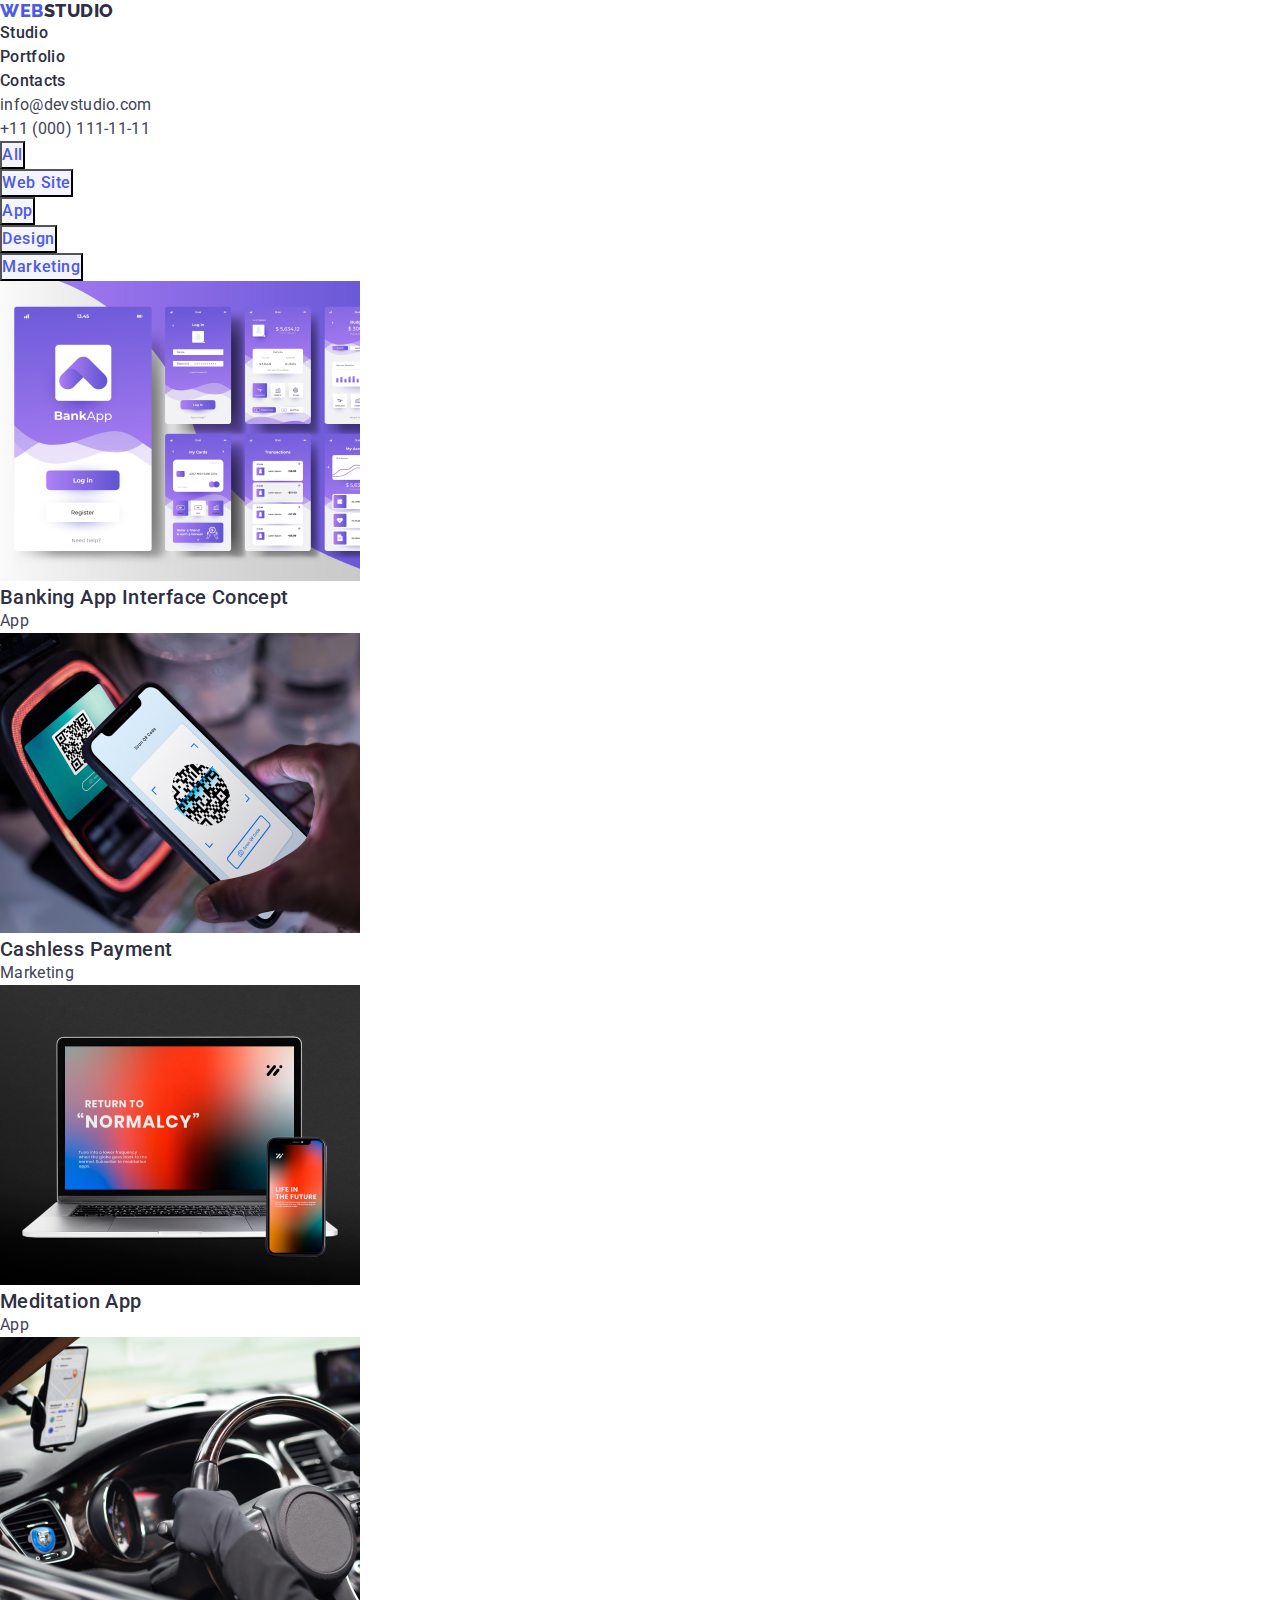
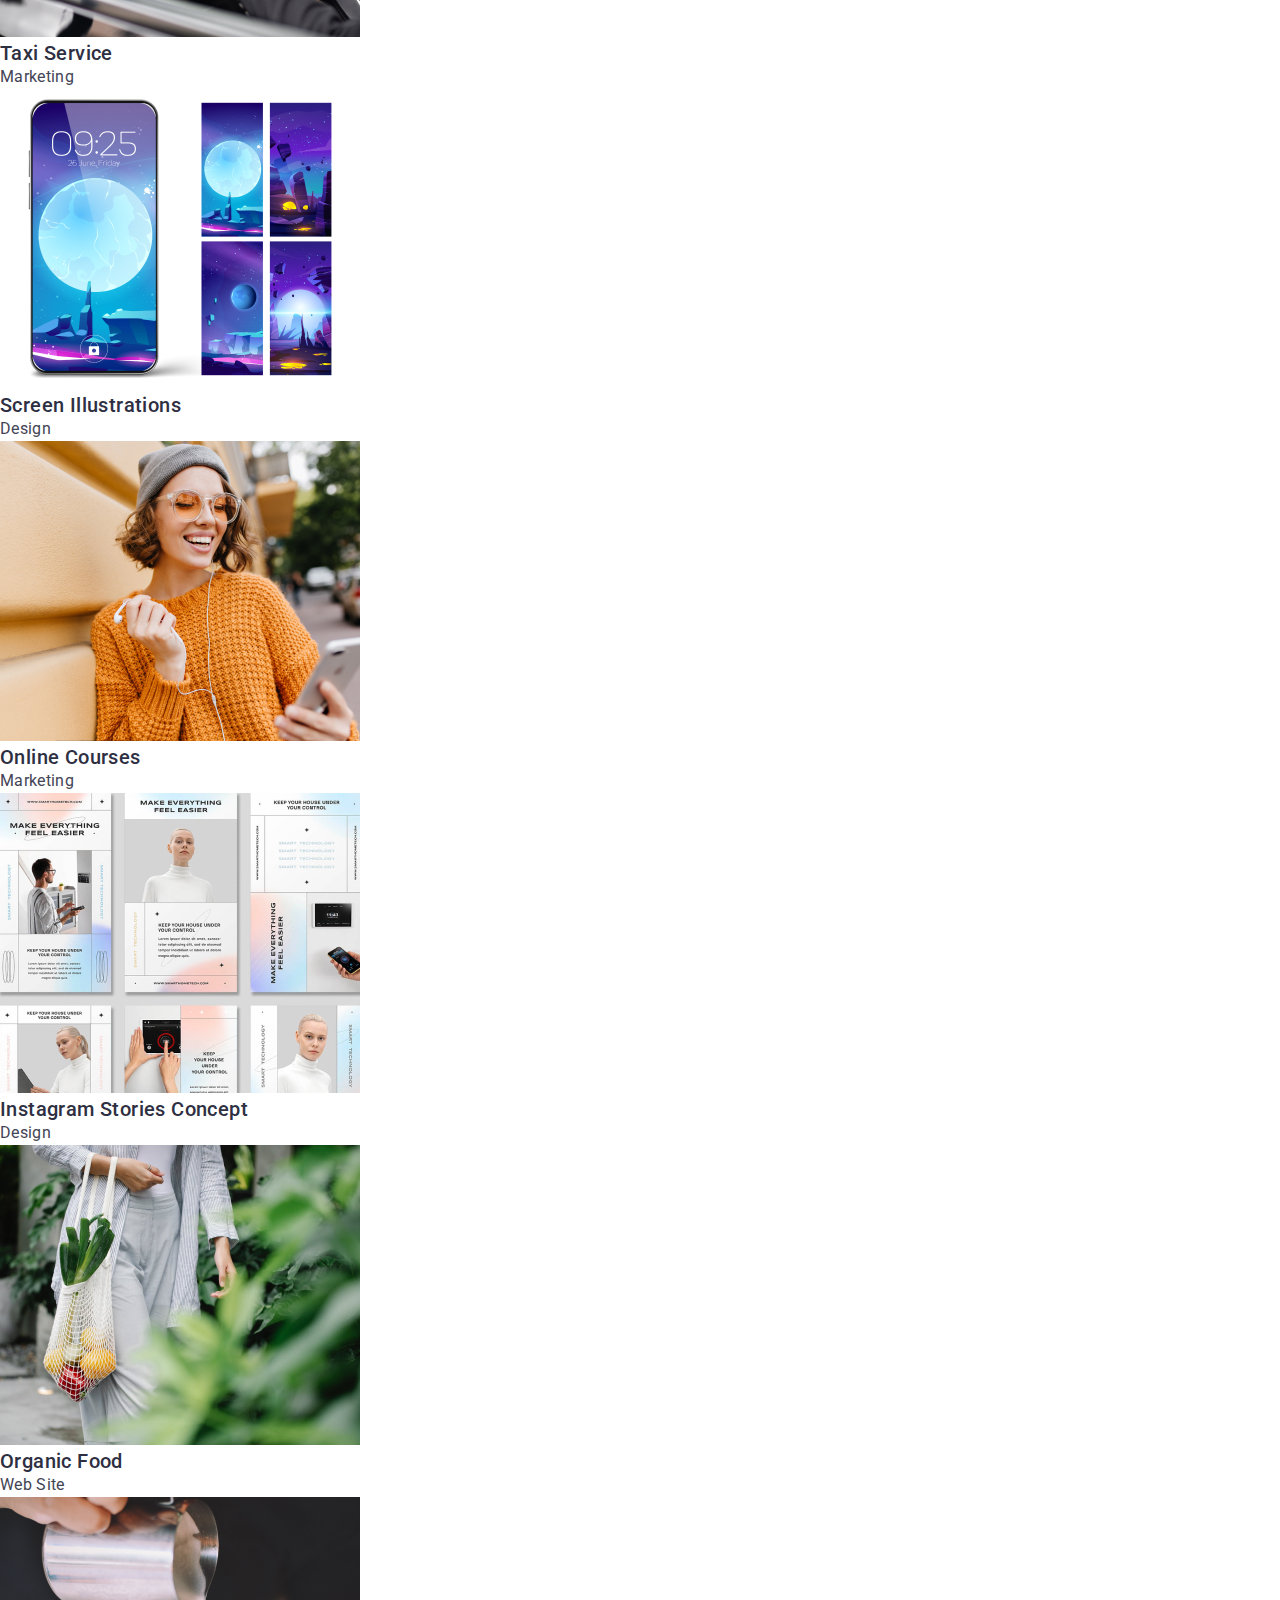
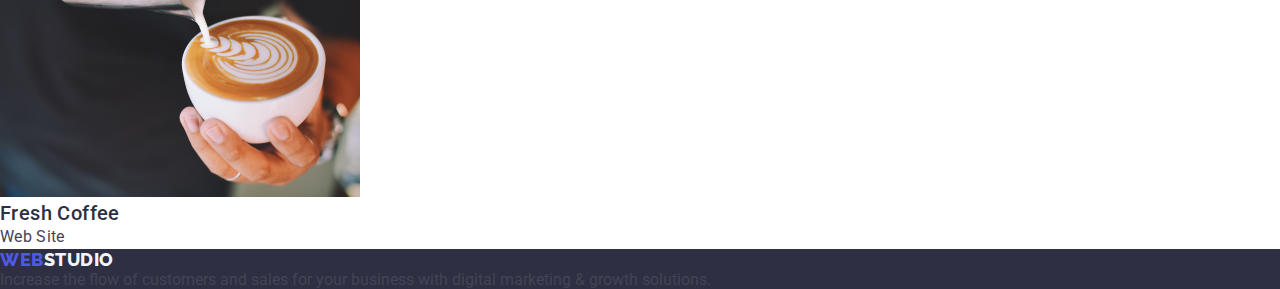
==== portfolio.html @ 9f0ffa0a "Add files via upload" ====
<!DOCTYPE html>
<html lang="en">

<head>
    <meta charset="UTF-8">
    <meta http-equiv="X-UA-Compatible" content="IE=edge">
    <meta name="viewport" content="width=device-width, initial-scale=1.0">
    <link rel="preconnect" href="https://fonts.googleapis.com">
    <link rel="preconnect" href="https://fonts.gstatic.com" crossorigin>
    <link href="https://fonts.googleapis.com/css2?family=Raleway:wght@800&family=Roboto:wght@400;500;700&display=swap"
        rel="stylesheet">
    <link rel="stylesheet" href="./css/styles.css">
    <title>Portfolio</title>

</head>

<body>
    <header class="">
        <nav class="">
            <a href="./index.html" class="logo link"> Web<span class="studio">Studio</span> </a>
            <ul class="list">
                <li class=""> <a class="menu link" href="./index.html"> Studio </a> </li>
                <li class=""> <a class="menu link" href="./portfolio.html"> <span class=""> Portfolio </span> </a> </li>
                <li class=""> <a class="menu link" href=""> Contacts </a> </li>
            </ul>
        </nav>
        <address class="address">
            <ul class="list">
                <li class=""> <a class="adr link" href="mailto:info@devstudio.com">info@devstudio.com</a> </li>
                <li class=""> <a class="adr link" href="tel:+110001111111">+11 (000) 111-11-11</a> </li>
            </ul>
            <!-- blue box -->
        </address>
    </header>

    <main>

        <!-- div with buttons -->
        <section>
            <h1 hidden> asd </h1>
            <ul class="list">
                <li class=""> <button type="button" style="cursor: pointer;" class="all">All</button> </li>
                <li class=""> <button type="button" style="cursor: pointer;" class="all">Web Site</button> </li>
                <li class=""> <button type="button" style="cursor: pointer;" class="all">App</button> </li>
                <li class=""> <button type="button" style="cursor: pointer;" class="all">Design</button> </li>
                <li class=""> <button type="button" style="cursor: pointer;" class="all">Marketing</button> </li>
            </ul>

            <ul class="list">
                <li class=""> <a href="" class="link"> <img src="./images/img-8.jpg" alt="no picture found" width="360">
                        <h2 class="tip">Banking App Interface Concept</h2>
                        <p class="para">App</p>
                    </a>
                </li>


                <li class=""> <a href="" class="link"> <img src="./images/img-7.jpg" alt="no picture found" width="360">
                        <h2 class="tip">Cashless Payment</h2>
                        <p class="para">Marketing</p>
                    </a>
                </li>

                <li class=""> <a href="" class="link"> <img src="./images/img-6.jpg" alt="no picture found" width="360">
                        <h2 class="tip">Meditation App</h2>
                        <p class="para">App</p>
                    </a>
                </li>

                <li class=""> <a href="" class="link"> <img src="./images/img-5.jpg" alt="no picture found" width="360">
                        <h2 class="tip">Taxi Service</h2>
                        <p class="para">Marketing</p>
                    </a>
                </li>

                <li class=""> <a href="" class="link"> <img src="./images/img-14.jpg" alt="no picture found" width="360">
                        <h2 class="tip">Screen Illustrations</h2>
                        <p class="para">Design</p>
                    </a>
                </li>

                <li class=""> <a href="" class="link"> <img src="./images/img-3.jpg" alt="no picture found" width="360">
                        <h2 class="tip">Online Courses</h2>
                        <p class="para">Marketing</p>
                    </a>
                </li>


                <li class=""> <a href="" class="link"> <img src="./images/img-12.jpg" alt="no picture found" width="360">
                        <h2 class="tip">Instagram Stories Concept</h2>
                        <p class="para">Design</p>
                    </a>
                </li>

                <li class=""> <a href="" class="link"> <img src="./images/img-11.jpg" alt="no picture found" width="360">
                        <h2 class="tip">Organic Food</h2>
                        <p class="para">Web Site</p>
                    </a>
                </li>

                <li class=""> <a href="" class="link"> <img src="./images/img-9.jpg" alt="no picture found" width="360">
                        <h2 class="tip">Fresh Coffee</h2>
                        <p class="para">Web Site</p>
                    </a>
                </li>
            </ul>
        </section>

    </main>

    <footer class="footer">
        <a href="./index.html" class="logo link"> Web<span class="studio-two">Studio</span> </a>
        <p> Increase the flow of customers and sales for your business with digital marketing & growth solutions. </p>


    </footer>
</body>

</html>
---- css/styles.css ----
* {
    margin: 0;
    padding: 0;
    list-style: none;
    box-sizing: border-box;
}



:root {
    --main-title-color: #2E2F42;  


}

body {
    color: #434455;
    font-family: "Roboto", sans-serif;
    background-color: #FFFFFF;

}
:root

.logo {
    font-family: "Raleway", sans-serif;
    font-weight: 800;
    font-size: 18px;
    line-height: 1.17;
    letter-spacing: 0.03em;
    text-transform: uppercase;
    color: #4d5ae5;
}

.link {
    text-decoration: none;
}

.studio {
    color: var(--main-title-color);
}

.list {
    list-style: none;
}

.menu {
    font-weight: 500;
    font-size: 16px;
    line-height: 1.5;
    letter-spacing: 0.02em;
    color: var(--main-title-color);
    font-style: normal;
}

.menu:hover {
    color: #404bbf;
}

.menu:focus {
    color: #404bbf;
}

.address {
    font-style: normal;
}

.adr {
    font-size: 16px;
    line-height: 1.5;
    letter-spacing: 0.02em;
    color: #434455;
}

.adr:focus {
    color: #404bbf;
}

.adr:hover {
    color: #404bbf;
}

.sec {
    background-color: var(--main-title-color);
}

.caption {
    font-size: 56px;
    line-height: 1.07;
    text-align: center;
    letter-spacing: 0.02em;
    color: #ffffff;
}

.btm {
    font-family: "Roboto", sans-serif;
    background-color: #4D5AE5;
    font-weight: 500;
    font-size: 16px;
    line-height: 1.5;
    letter-spacing: 0.04em;
    color: #ffffff;
    cursor: pointer;
}

.btm:hover {
    color: #404BBF;
    background-color: #404BBF;
}

.btm:focus {
    color: #404BBF;
    background-color: #404BBF;
}

.tip {
    font-weight: 500;
    font-size: 20px;
    line-height: 1.2;
    letter-spacing: 0.02em;
    color: var(--main-title-color);
}

.para {
    font-size: 16px;
    line-height: 1.5;
    letter-spacing: 0.02em;
    color: #434455;
}

.tip-two {
    font-size: 36px;
    line-height: 1.11;
    text-align: center;
    letter-spacing: 0.02em;
    text-transform: capitalize;
    color: var(--main-title-color);
}

.section-four {
    background-color: #F4F4FD;
}

.punkt {
    background-color: #FFFFFF;

}

.footer {
    background-color: var(--main-title-color);
}

.studio-two {
    color: #f4f4fd;
}

.all {
    font-family: "Roboto", sans-serif;
    font-weight: 500;
    font-size: 16px;
    line-height: 1.5;
    letter-spacing: 0.04em;
    color: #4d5ae5;
    background-color: #F4F4FD;
}

.all:hover {
color: #FFFFFF;
background-color: #404BBF;
}

.all:focus {
 color: #FFFFFF;  
 background-color: #404BBF; 
}
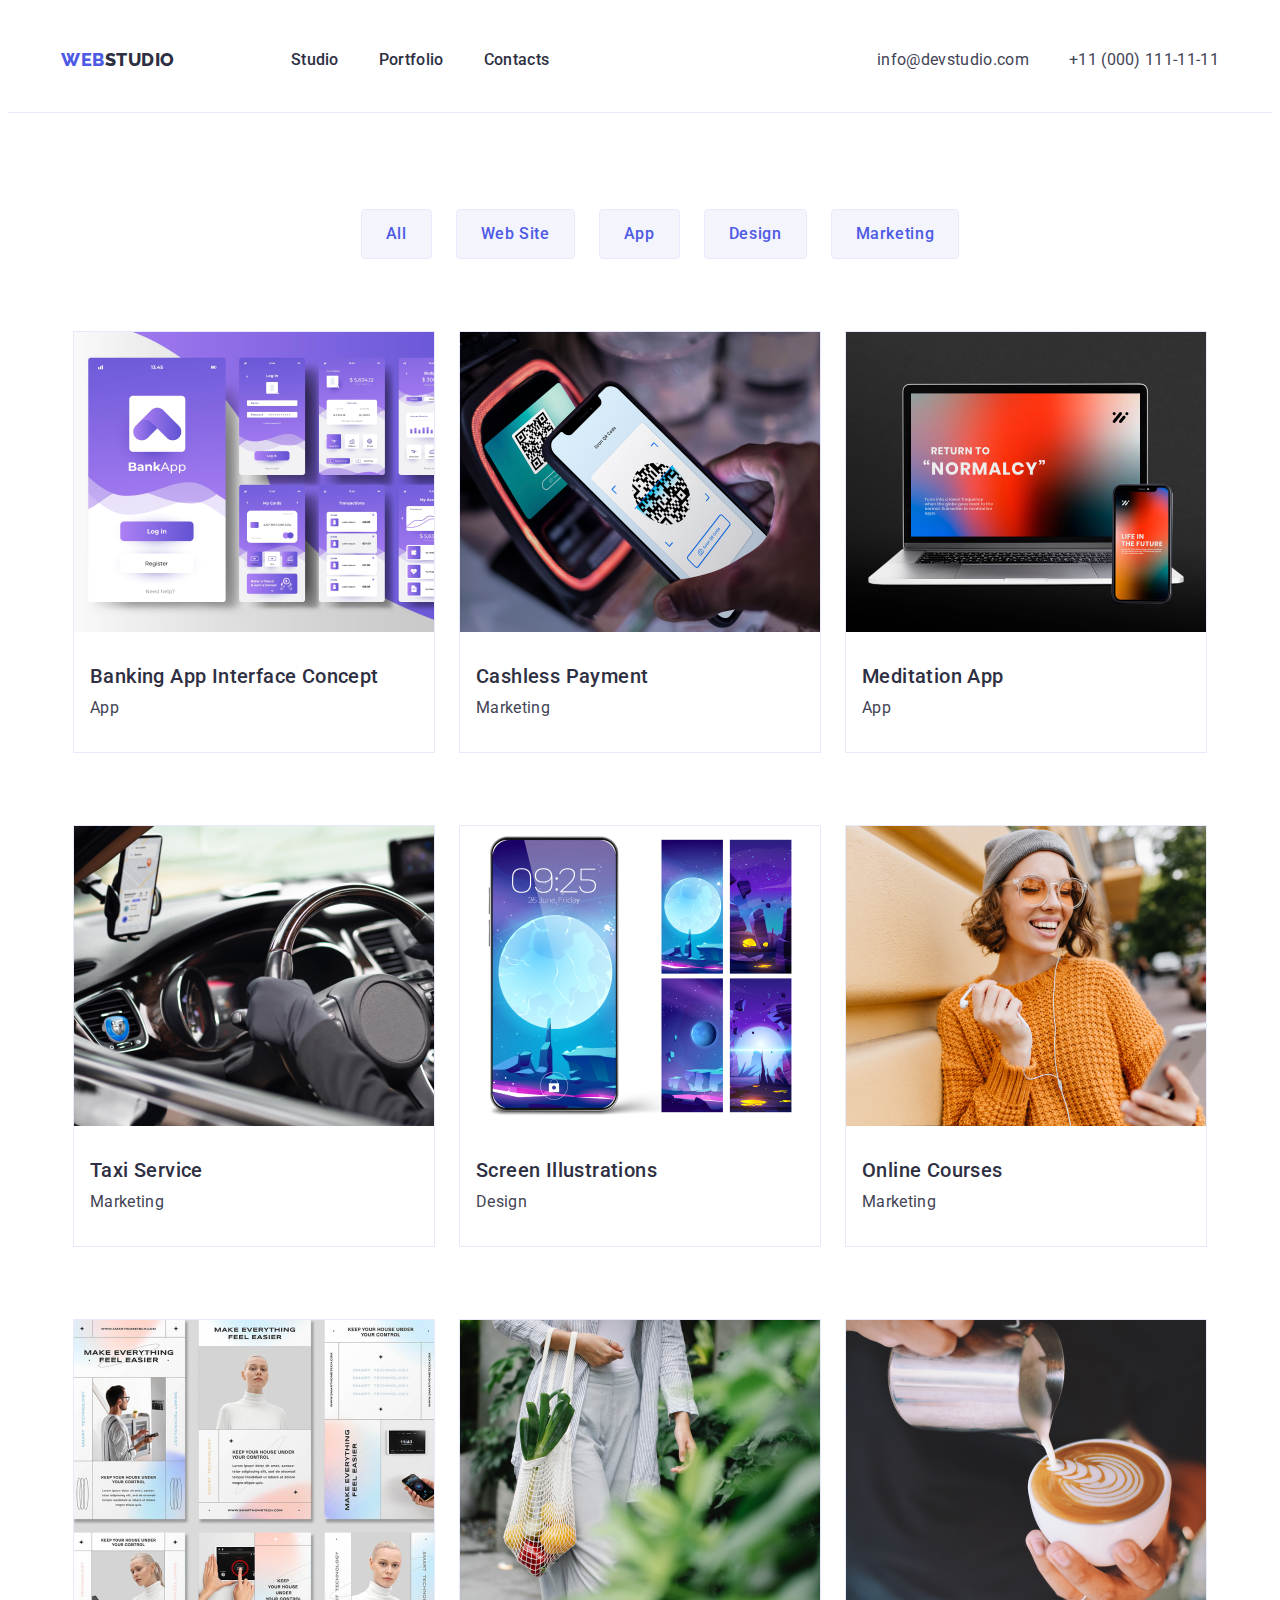
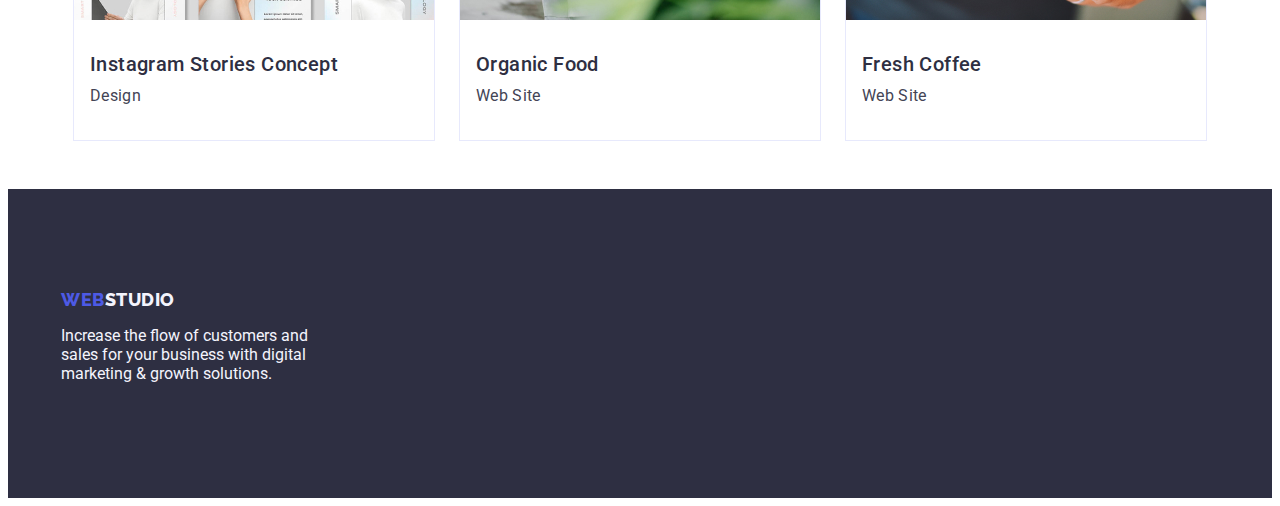
==== commit 0095fd40: "h" ====
--- a/portfolio.html
+++ b/portfolio.html
@@ -9,36 +9,47 @@
     <link rel="preconnect" href="https://fonts.gstatic.com" crossorigin>
     <link href="https://fonts.googleapis.com/css2?family=Raleway:wght@800&family=Roboto:wght@400;500;700&display=swap"
         rel="stylesheet">
+    <link rel="stylesheet" href="https://cdnjs.cloudflare.com/ajax/libs/modern-normalize/1.1.0/modern-normalize.min.css"
+        integrity="sha512-wpPYUAdjBVSE4KJnH1VR1HeZfpl1ub8YT/NKx4PuQ5NmX2tKuGu6U/JRp5y+Y8XG2tV+wKQpNHVUX03MfMFn9Q=="
+        crossorigin="anonymous" referrerpolicy="no-referrer" />
     <link rel="stylesheet" href="./css/styles.css">
-    <title>Portfolio</title>
+
+    <title>Studio</title>
+
 
 </head>
 
 <body>
-    <header class="">
-        <nav class="">
-            <a href="./index.html" class="logo link"> Web<span class="studio">Studio</span> </a>
-            <ul class="list">
-                <li class=""> <a class="menu link" href="./index.html"> Studio </a> </li>
-                <li class=""> <a class="menu link" href="./portfolio.html"> <span class=""> Portfolio </span> </a> </li>
-                <li class=""> <a class="menu link" href=""> Contacts </a> </li>
-            </ul>
-        </nav>
-        <address class="address">
-            <ul class="list">
-                <li class=""> <a class="adr link" href="mailto:info@devstudio.com">info@devstudio.com</a> </li>
-                <li class=""> <a class="adr link" href="tel:+110001111111">+11 (000) 111-11-11</a> </li>
-            </ul>
-            <!-- blue box -->
-        </address>
+    <header class="header portfolio-header">
+        <div class="container header-container">
+            <nav class="header-navigation">
+                <a href="./index.html" class="logo link"> Web<span class="studio">Studio</span> </a>
+                <ul class="list top-menu">
+                    <li class=""> <a class="menu link studio-text" href="./index.html"> Studio </a> </li>
+                    <li class=""> <a class="menu link portfolio-text" href="./portfolio.html"> <span class=""> Portfolio
+                            </span> </a>
+                    </li>
+                    <li class=""> <a class="menu link contacts-text" href=""> Contacts </a> </li>
+                </ul>
+            </nav>
+            <address class="address">
+                <ul class="list top-menu ">
+                    <li class=""> <a class="adr link mail" href="mailto:info@devstudio.com">info@devstudio.com</a> </li>
+                    <li class=""> <a class="adr link" href="tel:+110001111111">+11 (000) 111-11-11</a> </li>
+                </ul>
+                <!-- blue box -->
+            </address>
+
+
+        </div>
     </header>
 
     <main>
 
         <!-- div with buttons -->
-        <section>
+        <section class="sec">
             <h1 hidden> asd </h1>
-            <ul class="list">
+            <ul class="list container-portfolio btn-portfolio">
                 <li class=""> <button type="button" style="cursor: pointer;" class="all">All</button> </li>
                 <li class=""> <button type="button" style="cursor: pointer;" class="all">Web Site</button> </li>
                 <li class=""> <button type="button" style="cursor: pointer;" class="all">App</button> </li>
@@ -46,60 +57,63 @@
                 <li class=""> <button type="button" style="cursor: pointer;" class="all">Marketing</button> </li>
             </ul>
 
-            <ul class="list">
-                <li class=""> <a href="" class="link"> <img src="./images/img-8.jpg" alt="no picture found" width="360">
-                        <h2 class="tip">Banking App Interface Concept</h2>
-                        <p class="para">App</p>
+            <ul class="list portfolio-list">
+                <li class="li-port"> <a href="" class="link"> <img src="./images/img-8.jpg" alt="no picture found" width="360">
+                        <h2 class="tip portfolio-pics-text">Banking App Interface Concept</h2>
+                        <p class="para portfolio-pics-text">App</p>
                     </a>
                 </li>
 
 
-                <li class=""> <a href="" class="link"> <img src="./images/img-7.jpg" alt="no picture found" width="360">
-                        <h2 class="tip">Cashless Payment</h2>
-                        <p class="para">Marketing</p>
+                <li class="li-port"> <a href="" class="link"> <img src="./images/img-7.jpg" alt="no picture found" width="360">
+                        <h2 class="tip portfolio-pics-text">Cashless Payment</h2>
+                        <p class="para portfolio-pics-text">Marketing</p>
                     </a>
                 </li>
 
-                <li class=""> <a href="" class="link"> <img src="./images/img-6.jpg" alt="no picture found" width="360">
-                        <h2 class="tip">Meditation App</h2>
-                        <p class="para">App</p>
+                <li class="li-port"> <a href="" class="link"> <img src="./images/img-6.jpg" alt="no picture found" width="360">
+                        <h2 class="tip portfolio-pics-text ">Meditation App</h2>
+                        <p class="para portfolio-pics-text">App</p>
                     </a>
                 </li>
 
-                <li class=""> <a href="" class="link"> <img src="./images/img-5.jpg" alt="no picture found" width="360">
-                        <h2 class="tip">Taxi Service</h2>
-                        <p class="para">Marketing</p>
+                <li class="li-port"> <a href="" class="link"> <img src="./images/img-5.jpg" alt="no picture found" width="360">
+                        <h2 class="tip portfolio-pics-text">Taxi Service</h2>
+                        <p class="para portfolio-pics-text">Marketing</p>
                     </a>
                 </li>
 
-                <li class=""> <a href="" class="link"> <img src="./images/img-14.jpg" alt="no picture found" width="360">
-                        <h2 class="tip">Screen Illustrations</h2>
-                        <p class="para">Design</p>
+                <li class="li-port"> <a href="" class="link"> <img src="./images/img-14.jpg" alt="no picture found"
+                            width="360">
+                        <h2 class="tip portfolio-pics-text">Screen Illustrations</h2>
+                        <p class="para portfolio-pics-text">Design</p>
                     </a>
                 </li>
 
-                <li class=""> <a href="" class="link"> <img src="./images/img-3.jpg" alt="no picture found" width="360">
-                        <h2 class="tip">Online Courses</h2>
-                        <p class="para">Marketing</p>
+                <li class="li-port"> <a href="" class="link"> <img src="./images/img-3.jpg" alt="no picture found" width="360">
+                        <h2 class="tip portfolio-pics-text">Online Courses</h2>
+                        <p class="para portfolio-pics-text">Marketing</p>
                     </a>
                 </li>
 
 
-                <li class=""> <a href="" class="link"> <img src="./images/img-12.jpg" alt="no picture found" width="360">
-                        <h2 class="tip">Instagram Stories Concept</h2>
-                        <p class="para">Design</p>
+                <li class="li-port"> <a href="" class="link"> <img src="./images/img-12.jpg" alt="no picture found"
+                            width="360">
+                        <h2 class="tip portfolio-pics-text">Instagram Stories Concept</h2>
+                        <p class="para portfolio-pics-text">Design</p>
                     </a>
                 </li>
 
-                <li class=""> <a href="" class="link"> <img src="./images/img-11.jpg" alt="no picture found" width="360">
-                        <h2 class="tip">Organic Food</h2>
-                        <p class="para">Web Site</p>
+                <li class="li-port"> <a href="" class="link"> <img src="./images/img-11.jpg" alt="no picture found"
+                            width="360">
+                        <h2 class="tip portfolio-pics-text">Organic Food</h2>
+                        <p class="para portfolio-pics-text">Web Site</p>
                     </a>
                 </li>
 
-                <li class=""> <a href="" class="link"> <img src="./images/img-9.jpg" alt="no picture found" width="360">
-                        <h2 class="tip">Fresh Coffee</h2>
-                        <p class="para">Web Site</p>
+                <li class="li-port"> <a href="" class="link"> <img src="./images/img-9.jpg" alt="no picture found" width="360">
+                        <h2 class="tip portfolio-pics-text">Fresh Coffee</h2>
+                        <p class="para portfolio-pics-text">Web Site</p>
                     </a>
                 </li>
             </ul>
@@ -108,10 +122,13 @@
     </main>
 
     <footer class="footer">
-        <a href="./index.html" class="logo link"> Web<span class="studio-two">Studio</span> </a>
-        <p> Increase the flow of customers and sales for your business with digital marketing & growth solutions. </p>
+        <div class="container footer-container">
+            <a href="./index.html" class="logo link footer-logo"> Web<span class="studio-two">Studio</span> </a>
+            <p class="footer-text"> Increase the flow of customers and sales for your business with digital marketing &
+                growth solutions.
+            </p>
 
-
+        </div>
     </footer>
 </body>
 
--- a/css/styles.css
+++ b/css/styles.css
@@ -1,25 +1,56 @@
-* {
+:root {
+    --main-title-color: #2E2F42;
+
+
+}
+
+p,
+h1,
+h2,
+h3,
+h4,
+h5,
+h6 {
     margin: 0;
-    padding: 0;
-    list-style: none;
-    box-sizing: border-box;
-}
-
-
-
-:root {
-    --main-title-color: #2E2F42;  
-
-
+}
+
+
+button {
+    cursor: pointer;
+}
+
+address {
+    font-style: normal;
 }
 
 body {
     color: #434455;
     font-family: "Roboto", sans-serif;
-    background-color: #FFFFFF;
-
-}
-:root
+
+
+}
+
+img {
+    display: block;
+}
+
+
+.header {
+    display: flex;
+    align-items: center;
+    padding-top: 24px;
+    padding-bottom: 24px;
+}
+
+.container {
+    width: 1158px;
+    padding-left: 15px;
+    padding-right: 15px;
+    margin: 0 auto;
+
+
+
+}
 
 .logo {
     font-family: "Raleway", sans-serif;
@@ -29,6 +60,20 @@
     letter-spacing: 0.03em;
     text-transform: uppercase;
     color: #4d5ae5;
+    margin-right: 76px;
+
+}
+
+.header-navigation {
+    display: flex;
+    align-items: center;
+    margin-right: auto;
+}
+
+.header-container {
+    display: flex;
+
+
 }
 
 .link {
@@ -79,19 +124,29 @@
     color: #404bbf;
 }
 
-.sec {
+.section {
     background-color: var(--main-title-color);
+    padding-top: 190px;
+    padding-bottom: 190px;
+    display: flex;
+    align-items: center;
+    flex-direction: column;
 }
 
 .caption {
+    width: 500px;
+    height: 140px;
     font-size: 56px;
     line-height: 1.07;
-    text-align: center;
     letter-spacing: 0.02em;
     color: #ffffff;
+    margin-bottom: 48px;
+
 }
 
 .btm {
+    width: 169px;
+    height: 56px;
     font-family: "Roboto", sans-serif;
     background-color: #4D5AE5;
     font-weight: 500;
@@ -100,10 +155,16 @@
     letter-spacing: 0.04em;
     color: #ffffff;
     cursor: pointer;
+    display: block;
+    border-radius: 4px;
+    border: 1px solid #4D5AE5;
+
+
+
 }
 
 .btm:hover {
-    color: #404BBF;
+    color: white;
     background-color: #404BBF;
 }
 
@@ -118,6 +179,8 @@
     line-height: 1.2;
     letter-spacing: 0.02em;
     color: var(--main-title-color);
+    padding-bottom: 8px;
+    padding-top: 32px;
 }
 
 .para {
@@ -125,6 +188,7 @@
     line-height: 1.5;
     letter-spacing: 0.02em;
     color: #434455;
+    padding-bottom: 32px;
 }
 
 .tip-two {
@@ -138,10 +202,15 @@
 
 .section-four {
     background-color: #F4F4FD;
+    padding-top: 120px;
+    padding-bottom: 120px;
 }
 
 .punkt {
     background-color: #FFFFFF;
+    display: flex;
+    flex-direction: column;
+    align-items: center;
 
 }
 
@@ -154,6 +223,7 @@
 }
 
 .all {
+    height: 50px;
     font-family: "Roboto", sans-serif;
     font-weight: 500;
     font-size: 16px;
@@ -161,14 +231,87 @@
     letter-spacing: 0.04em;
     color: #4d5ae5;
     background-color: #F4F4FD;
+    border: 1px solid #E7E9FC;
+    border-radius: 4px;
+    padding-top: 12px;
+    padding-bottom: 12px;
+    padding-right: 24px;
+    padding-left: 24px;
 }
 
 .all:hover {
-color: #FFFFFF;
-background-color: #404BBF;
+    color: #FFFFFF;
+    background-color: #404BBF;
 }
 
 .all:focus {
- color: #FFFFFF;  
- background-color: #404BBF; 
+    color: #FFFFFF;
+    background-color: #404BBF;
+}
+
+.top-menu {
+    display: flex;
+    gap: 40px;
+}
+
+.section-lists {
+    margin: 0;
+    padding-left: 0;
+    display: flex;
+    margin-top: 120px;
+    margin-bottom: 120px;
+    gap: 24px;
+}
+
+.portfolio-list {
+    margin: 0;
+    padding-left: 0;
+    display: flex;
+    flex-wrap: wrap;
+    justify-content: center;
+    gap: 24px;
+
+}
+
+.footer-text {
+    color: #F4F4FD;
+    width: 264px;
+    height: 72px;
+    margin-top: 16px;
+    margin-bottom: 100px;
+}
+
+.footer-container {
+    display: flex;
+    flex-wrap: wrap;
+    flex-direction: column;
+}
+
+.footer-logo {
+    margin-top: 100px;
+}
+
+.portfolio-header {
+    border-bottom: 1px solid #E7E9FC;
+}
+
+.container-portfolio {
+    display: flex;
+    justify-content: center;
+    align-items: center;
+    gap: 24px;
+}
+
+.btn-portfolio {
+    margin-top: 96px;
+    margin-bottom: 72px;
+}
+
+.li-port {
+    border: 1px solid #E7E9FC;
+    margin-bottom: 48px;
+}
+
+.portfolio-pics-text {
+    padding-left: 16px;
 }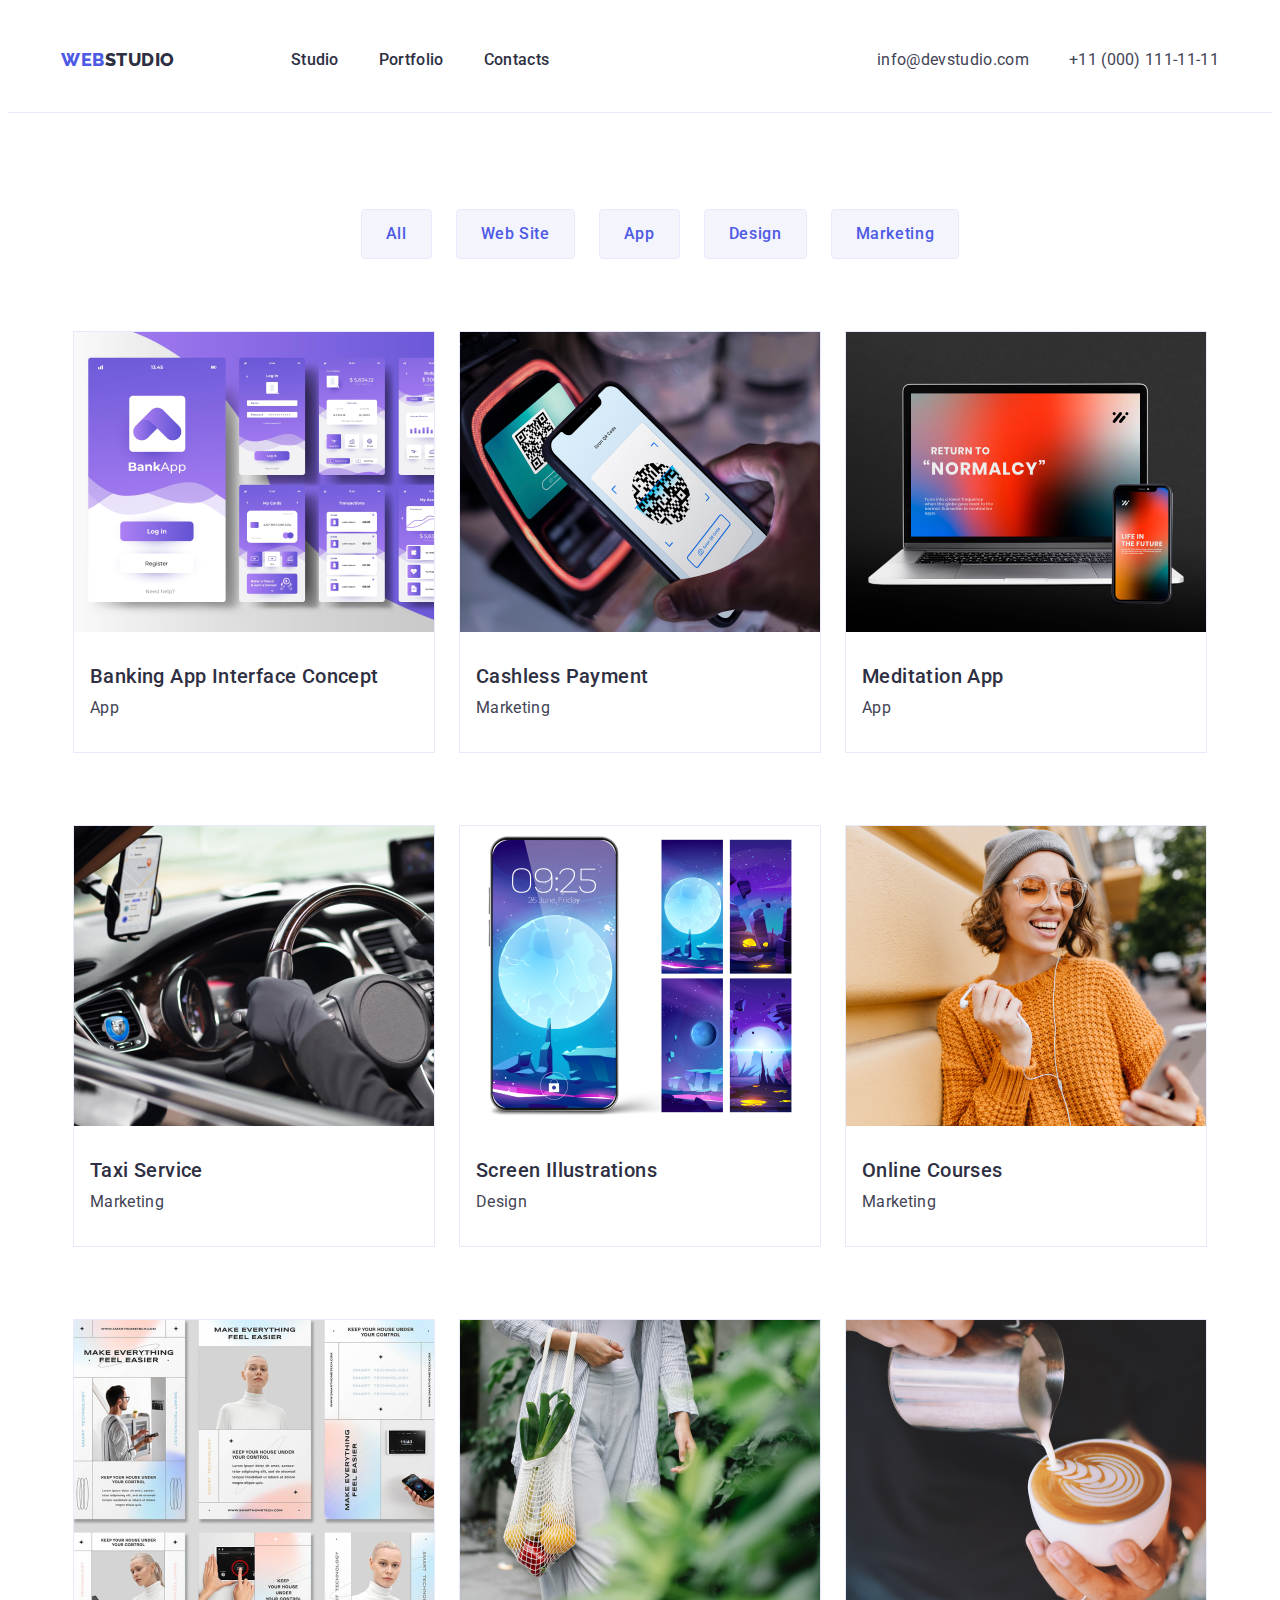
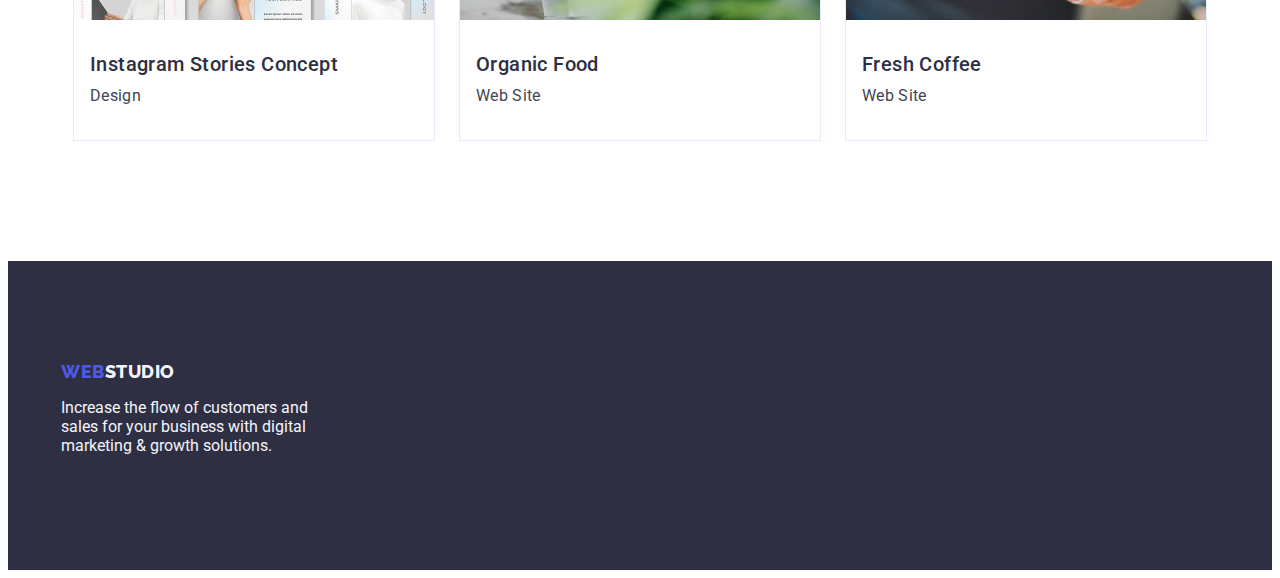
==== commit b44cacb5: "h" ====
--- a/portfolio.html
+++ b/portfolio.html
@@ -97,21 +97,21 @@
                 </li>
 
 
-                <li class="li-port"> <a href="" class="link"> <img src="./images/img-12.jpg" alt="no picture found"
+                <li class="li-port li-btm-space"> <a href="" class="link"> <img src="./images/img-12.jpg" alt="no picture found"
                             width="360">
                         <h2 class="tip portfolio-pics-text">Instagram Stories Concept</h2>
                         <p class="para portfolio-pics-text">Design</p>
                     </a>
                 </li>
 
-                <li class="li-port"> <a href="" class="link"> <img src="./images/img-11.jpg" alt="no picture found"
+                <li class="li-port li-btm-space"> <a href="" class="link"> <img src="./images/img-11.jpg" alt="no picture found"
                             width="360">
                         <h2 class="tip portfolio-pics-text">Organic Food</h2>
                         <p class="para portfolio-pics-text">Web Site</p>
                     </a>
                 </li>
 
-                <li class="li-port"> <a href="" class="link"> <img src="./images/img-9.jpg" alt="no picture found" width="360">
+                <li class="li-port li-btm-space"> <a href="" class="link"> <img src="./images/img-9.jpg" alt="no picture found" width="360">
                         <h2 class="tip portfolio-pics-text">Fresh Coffee</h2>
                         <p class="para portfolio-pics-text">Web Site</p>
                     </a>
--- a/css/styles.css
+++ b/css/styles.css
@@ -141,6 +141,7 @@
     letter-spacing: 0.02em;
     color: #ffffff;
     margin-bottom: 48px;
+    text-align: center;
 
 }
 
@@ -314,4 +315,8 @@
 
 .portfolio-pics-text {
     padding-left: 16px;
+}
+
+.li-btm-space {
+    margin-bottom: 120px;
 }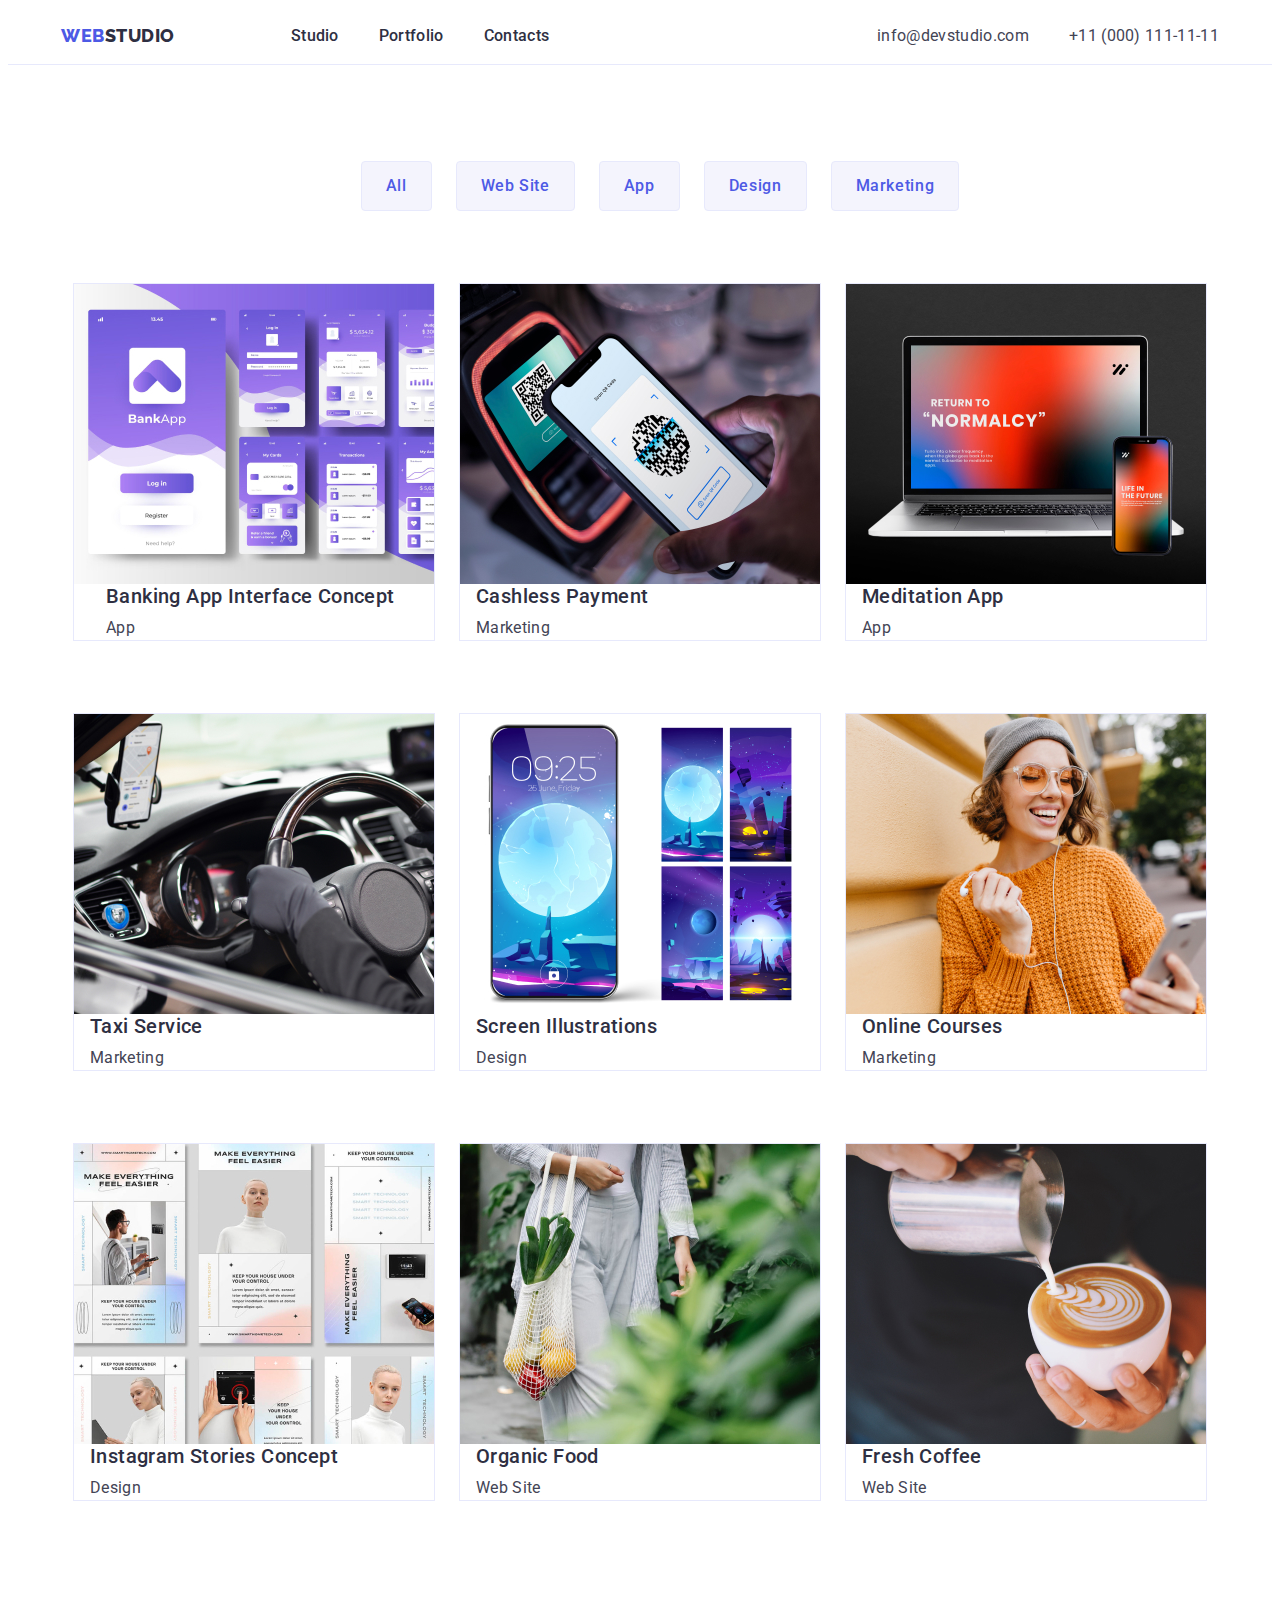
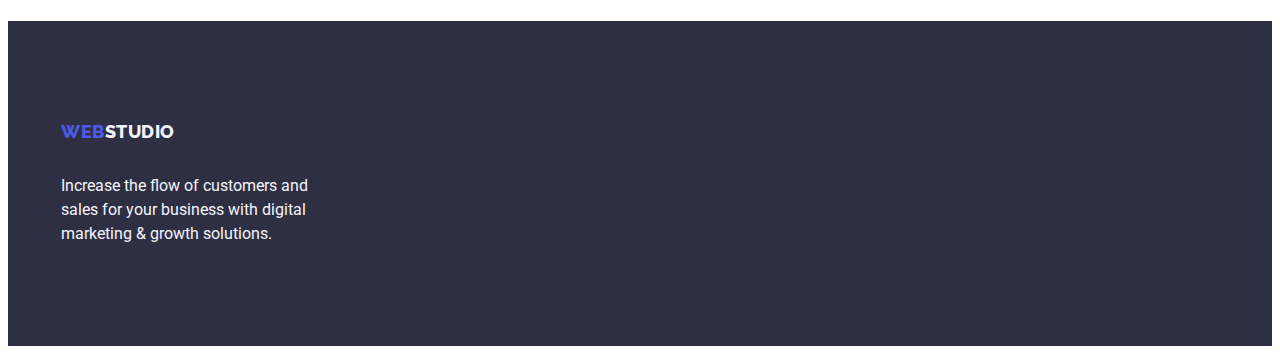
==== commit bb85cc30: "h" ====
--- a/portfolio.html
+++ b/portfolio.html
@@ -48,6 +48,7 @@
 
         <!-- div with buttons -->
         <section class="sec">
+            <div class="container">
             <h1 hidden> asd </h1>
             <ul class="list container-portfolio btn-portfolio">
                 <li class=""> <button type="button" style="cursor: pointer;" class="all">All</button> </li>
@@ -56,67 +57,91 @@
                 <li class=""> <button type="button" style="cursor: pointer;" class="all">Design</button> </li>
                 <li class=""> <button type="button" style="cursor: pointer;" class="all">Marketing</button> </li>
             </ul>
-
             <ul class="list portfolio-list">
-                <li class="li-port"> <a href="" class="link"> <img src="./images/img-8.jpg" alt="no picture found" width="360">
+                <li class="li-port"> <a href="" class="link"> <img src="./images/img-8.jpg" alt="no picture found"
+                            width="360">
+                            <div class="portfolio-pics-text">
                         <h2 class="tip portfolio-pics-text">Banking App Interface Concept</h2>
                         <p class="para portfolio-pics-text">App</p>
+                    </div>
                     </a>
                 </li>
 
 
-                <li class="li-port"> <a href="" class="link"> <img src="./images/img-7.jpg" alt="no picture found" width="360">
+                <li class="li-port"> <a href="" class="link"> <img src="./images/img-7.jpg" alt="no picture found"
+                            width="360">
+                            <div>
                         <h2 class="tip portfolio-pics-text">Cashless Payment</h2>
                         <p class="para portfolio-pics-text">Marketing</p>
+                    </div>
                     </a>
                 </li>
 
-                <li class="li-port"> <a href="" class="link"> <img src="./images/img-6.jpg" alt="no picture found" width="360">
+                <li class="li-port"> <a href="" class="link"> <img src="./images/img-6.jpg" alt="no picture found"
+                            width="360">
+                            <div>
                         <h2 class="tip portfolio-pics-text ">Meditation App</h2>
                         <p class="para portfolio-pics-text">App</p>
+                    </div>
                     </a>
                 </li>
 
-                <li class="li-port"> <a href="" class="link"> <img src="./images/img-5.jpg" alt="no picture found" width="360">
+                <li class="li-port"> <a href="" class="link"> <img src="./images/img-5.jpg" alt="no picture found"
+                            width="360">
+                            <div>
                         <h2 class="tip portfolio-pics-text">Taxi Service</h2>
                         <p class="para portfolio-pics-text">Marketing</p>
+                    </div>
                     </a>
                 </li>
 
                 <li class="li-port"> <a href="" class="link"> <img src="./images/img-14.jpg" alt="no picture found"
                             width="360">
+                            <div>
                         <h2 class="tip portfolio-pics-text">Screen Illustrations</h2>
                         <p class="para portfolio-pics-text">Design</p>
+                    </div>
                     </a>
                 </li>
 
-                <li class="li-port"> <a href="" class="link"> <img src="./images/img-3.jpg" alt="no picture found" width="360">
+                <li class="li-port"> <a href="" class="link"> <img src="./images/img-3.jpg" alt="no picture found"
+                            width="360">
+                            <div>
                         <h2 class="tip portfolio-pics-text">Online Courses</h2>
                         <p class="para portfolio-pics-text">Marketing</p>
+                    </div>
                     </a>
                 </li>
 
 
-                <li class="li-port li-btm-space"> <a href="" class="link"> <img src="./images/img-12.jpg" alt="no picture found"
-                            width="360">
+                <li class="li-port li-btm-space"> <a href="" class="link"> <img src="./images/img-12.jpg"
+                            alt="no picture found" width="360">
+                            <div>
                         <h2 class="tip portfolio-pics-text">Instagram Stories Concept</h2>
                         <p class="para portfolio-pics-text">Design</p>
+                    </div>
                     </a>
                 </li>
 
-                <li class="li-port li-btm-space"> <a href="" class="link"> <img src="./images/img-11.jpg" alt="no picture found"
-                            width="360">
+                <li class="li-port li-btm-space"> <a href="" class="link"> <img src="./images/img-11.jpg"
+                            alt="no picture found" width="360">
+                            <div>
                         <h2 class="tip portfolio-pics-text">Organic Food</h2>
                         <p class="para portfolio-pics-text">Web Site</p>
+                    </div>
                     </a>
                 </li>
 
-                <li class="li-port li-btm-space"> <a href="" class="link"> <img src="./images/img-9.jpg" alt="no picture found" width="360">
+                <li class="li-port li-btm-space"> <a href="" class="link"> <img src="./images/img-9.jpg"
+                            alt="no picture found" width="360">
+                            <div>
                         <h2 class="tip portfolio-pics-text">Fresh Coffee</h2>
                         <p class="para portfolio-pics-text">Web Site</p>
+                    </div>
                     </a>
                 </li>
             </ul>
+        </div>
         </section>
 
     </main>
--- a/css/styles.css
+++ b/css/styles.css
@@ -38,8 +38,7 @@
 .header {
     display: flex;
     align-items: center;
-    padding-top: 24px;
-    padding-bottom: 24px;
+
 }
 
 .container {
@@ -181,7 +180,6 @@
     letter-spacing: 0.02em;
     color: var(--main-title-color);
     padding-bottom: 8px;
-    padding-top: 32px;
 }
 
 .para {
@@ -189,7 +187,7 @@
     line-height: 1.5;
     letter-spacing: 0.02em;
     color: #434455;
-    padding-bottom: 32px;
+    
 }
 
 .tip-two {
@@ -217,6 +215,8 @@
 
 .footer {
     background-color: var(--main-title-color);
+    padding-top: 100px;
+    padding-bottom: 100px;
 }
 
 .studio-two {
@@ -259,8 +259,7 @@
     margin: 0;
     padding-left: 0;
     display: flex;
-    margin-top: 120px;
-    margin-bottom: 120px;
+    padding-top: 50px;
     gap: 24px;
 }
 
@@ -271,15 +270,16 @@
     flex-wrap: wrap;
     justify-content: center;
     gap: 24px;
+    width: 1158px;
 
 }
 
 .footer-text {
     color: #F4F4FD;
     width: 264px;
-    height: 72px;
+    line-height: 24px;
     margin-top: 16px;
-    margin-bottom: 100px;
+    
 }
 
 .footer-container {
@@ -289,7 +289,7 @@
 }
 
 .footer-logo {
-    margin-top: 100px;
+   margin-bottom: 16px;
 }
 
 .portfolio-header {
@@ -319,4 +319,21 @@
 
 .li-btm-space {
     margin-bottom: 120px;
+}
+
+.section-three {
+    padding-bottom: 120px;
+    padding-top: 120px;
+}
+
+.section-two {
+    padding-top: 120px;
+}
+.text-photos {
+    padding-bottom: 32px;
+    padding-top: 32px;
+    display: flex;
+    flex-direction: column;
+    align-items: center;
+    
 }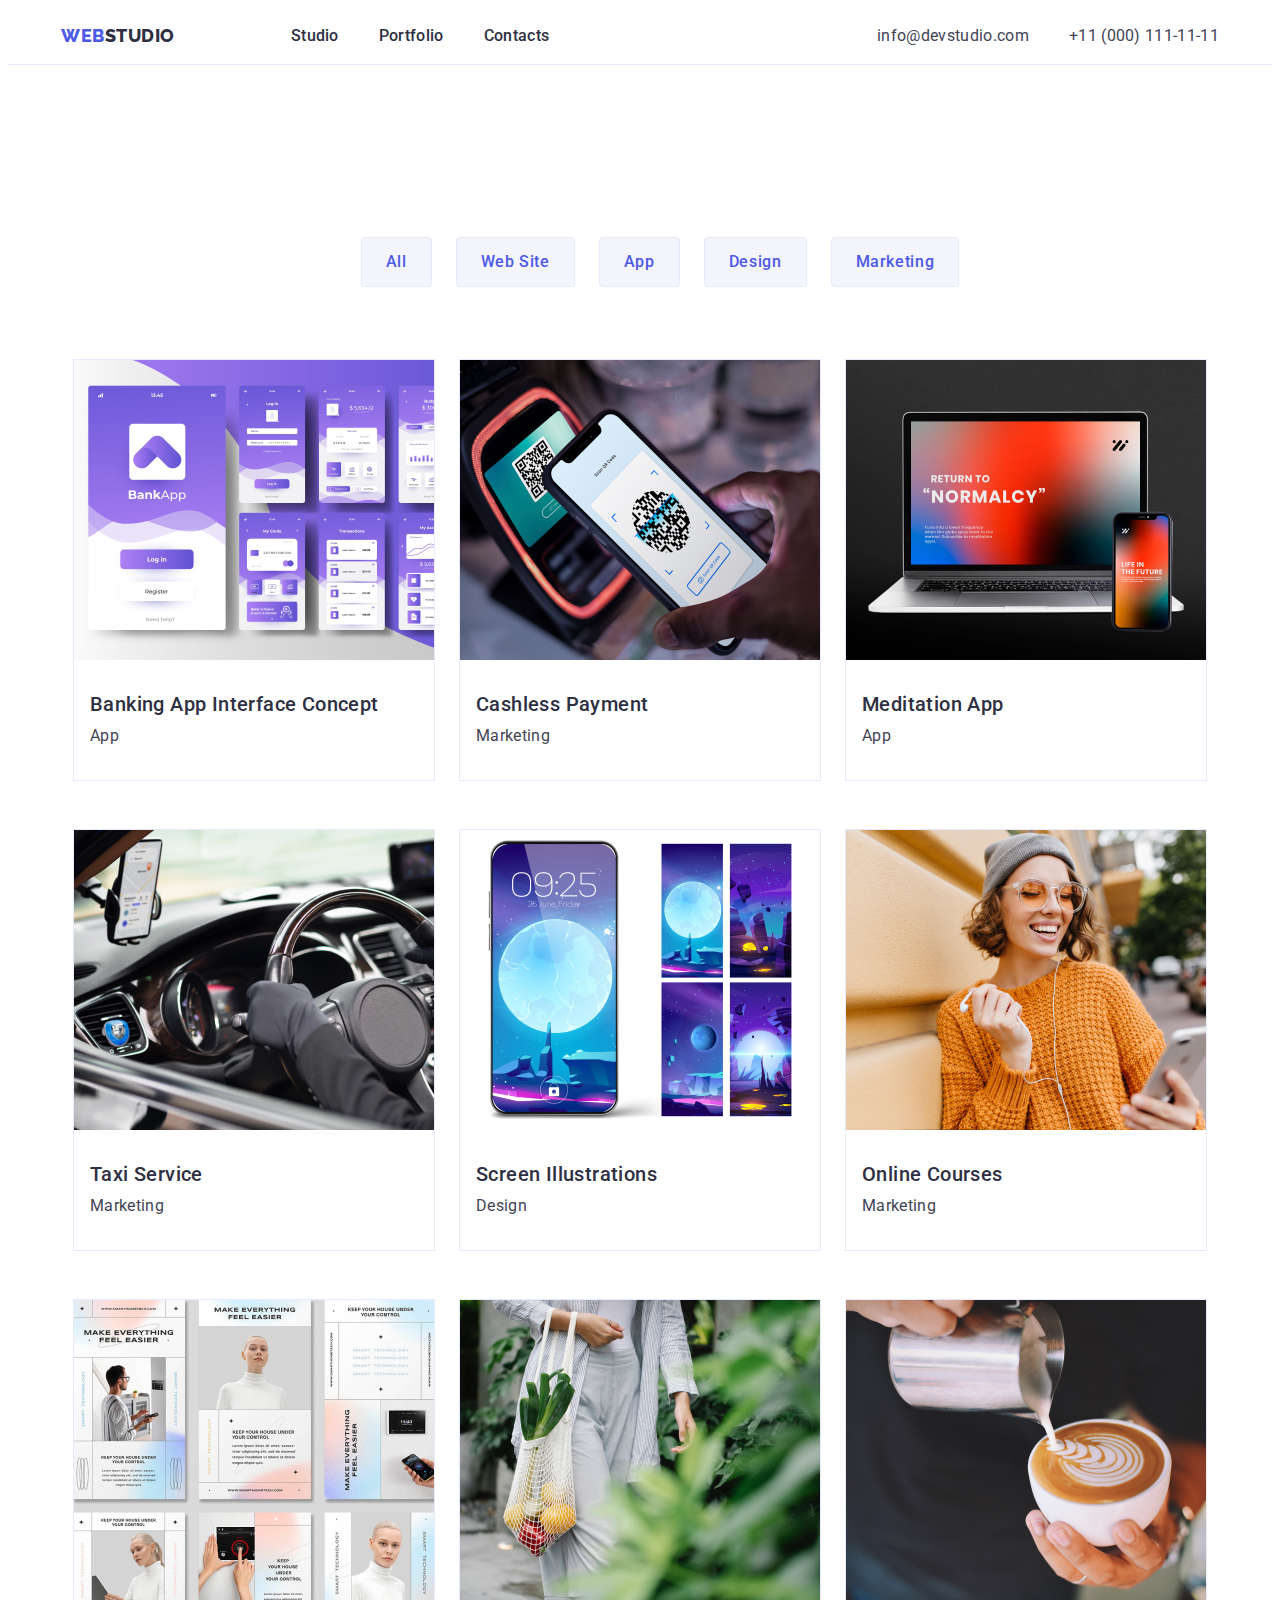
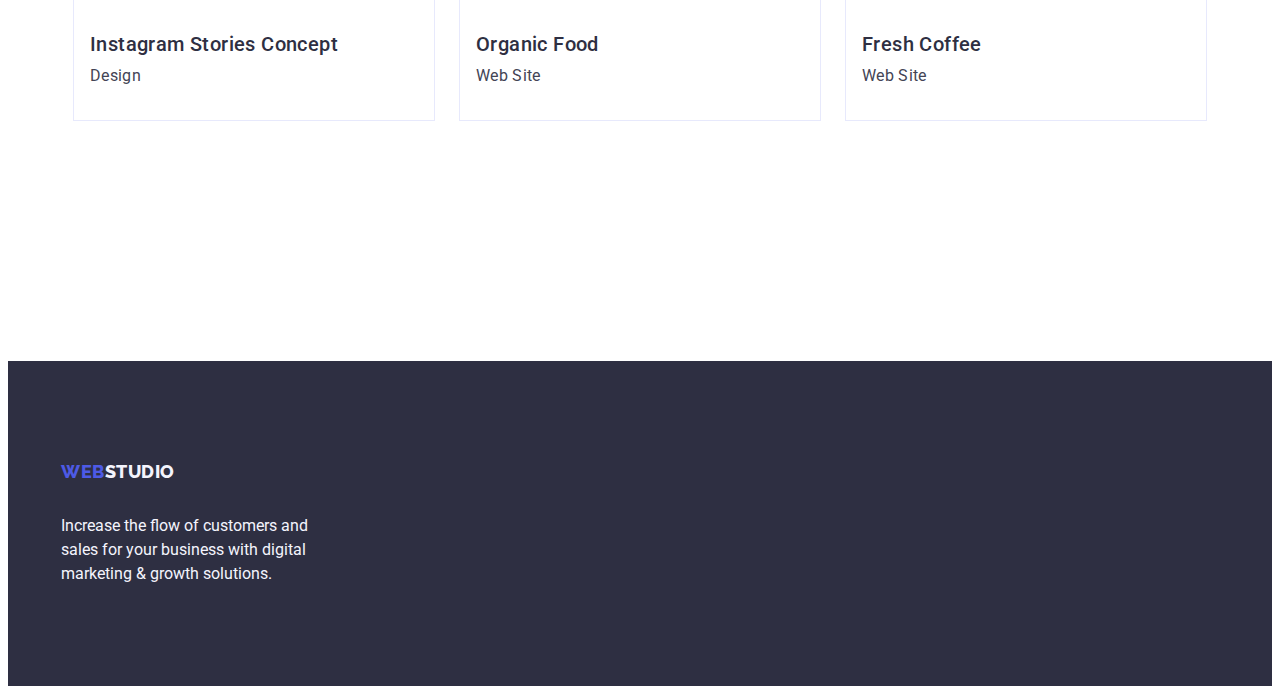
==== commit eacf2ca2: "h" ====
--- a/portfolio.html
+++ b/portfolio.html
@@ -60,9 +60,9 @@
             <ul class="list portfolio-list">
                 <li class="li-port"> <a href="" class="link"> <img src="./images/img-8.jpg" alt="no picture found"
                             width="360">
-                            <div class="portfolio-pics-text">
+                            <div class="portfolio-groups">
                         <h2 class="tip portfolio-pics-text">Banking App Interface Concept</h2>
-                        <p class="para portfolio-pics-text">App</p>
+                        <p class="para portfolio-pics-text-2">App</p>
                     </div>
                     </a>
                 </li>
@@ -70,45 +70,45 @@
 
                 <li class="li-port"> <a href="" class="link"> <img src="./images/img-7.jpg" alt="no picture found"
                             width="360">
-                            <div>
+                            <div class="portfolio-groups">
                         <h2 class="tip portfolio-pics-text">Cashless Payment</h2>
-                        <p class="para portfolio-pics-text">Marketing</p>
+                        <p class="para portfolio-pics-text-2">Marketing</p>
                     </div>
                     </a>
                 </li>
 
                 <li class="li-port"> <a href="" class="link"> <img src="./images/img-6.jpg" alt="no picture found"
                             width="360">
-                            <div>
+                            <div class="portfolio-groups">
                         <h2 class="tip portfolio-pics-text ">Meditation App</h2>
-                        <p class="para portfolio-pics-text">App</p>
+                        <p class="para portfolio-pics-text-2">App</p>
                     </div>
                     </a>
                 </li>
 
                 <li class="li-port"> <a href="" class="link"> <img src="./images/img-5.jpg" alt="no picture found"
                             width="360">
-                            <div>
+                            <div class="portfolio-groups">
                         <h2 class="tip portfolio-pics-text">Taxi Service</h2>
-                        <p class="para portfolio-pics-text">Marketing</p>
+                        <p class="para portfolio-pics-text-2">Marketing</p>
                     </div>
                     </a>
                 </li>
 
                 <li class="li-port"> <a href="" class="link"> <img src="./images/img-14.jpg" alt="no picture found"
                             width="360">
-                            <div>
+                            <div class="portfolio-groups">
                         <h2 class="tip portfolio-pics-text">Screen Illustrations</h2>
-                        <p class="para portfolio-pics-text">Design</p>
+                        <p class="para portfolio-pics-text-2">Design</p>
                     </div>
                     </a>
                 </li>
 
                 <li class="li-port"> <a href="" class="link"> <img src="./images/img-3.jpg" alt="no picture found"
                             width="360">
-                            <div>
+                            <div class="portfolio-groups">
                         <h2 class="tip portfolio-pics-text">Online Courses</h2>
-                        <p class="para portfolio-pics-text">Marketing</p>
+                        <p class="para portfolio-pics-text-2">Marketing</p>
                     </div>
                     </a>
                 </li>
@@ -116,27 +116,27 @@
 
                 <li class="li-port li-btm-space"> <a href="" class="link"> <img src="./images/img-12.jpg"
                             alt="no picture found" width="360">
-                            <div>
+                            <div class="portfolio-groups">
                         <h2 class="tip portfolio-pics-text">Instagram Stories Concept</h2>
-                        <p class="para portfolio-pics-text">Design</p>
+                        <p class="para portfolio-pics-text-2">Design</p>
                     </div>
                     </a>
                 </li>
 
                 <li class="li-port li-btm-space"> <a href="" class="link"> <img src="./images/img-11.jpg"
                             alt="no picture found" width="360">
-                            <div>
+                            <div class="portfolio-groups">
                         <h2 class="tip portfolio-pics-text">Organic Food</h2>
-                        <p class="para portfolio-pics-text">Web Site</p>
+                        <p class="para portfolio-pics-text-2">Web Site</p>
                     </div>
                     </a>
                 </li>
 
                 <li class="li-port li-btm-space"> <a href="" class="link"> <img src="./images/img-9.jpg"
                             alt="no picture found" width="360">
-                            <div>
+                            <div class="portfolio-groups">
                         <h2 class="tip portfolio-pics-text">Fresh Coffee</h2>
-                        <p class="para portfolio-pics-text">Web Site</p>
+                        <p class="para portfolio-pics-text-2">Web Site</p>
                     </div>
                     </a>
                 </li>
--- a/css/styles.css
+++ b/css/styles.css
@@ -179,7 +179,7 @@
     line-height: 1.2;
     letter-spacing: 0.02em;
     color: var(--main-title-color);
-    padding-bottom: 8px;
+    margin-bottom: 8px;
 }
 
 .para {
@@ -197,6 +197,7 @@
     letter-spacing: 0.02em;
     text-transform: capitalize;
     color: var(--main-title-color);
+    margin-bottom: 50px;
 }
 
 .section-four {
@@ -259,7 +260,6 @@
     margin: 0;
     padding-left: 0;
     display: flex;
-    padding-top: 50px;
     gap: 24px;
 }
 
@@ -269,7 +269,7 @@
     display: flex;
     flex-wrap: wrap;
     justify-content: center;
-    gap: 24px;
+    gap: 48px 24px;
     width: 1158px;
 
 }
@@ -310,11 +310,10 @@
 
 .li-port {
     border: 1px solid #E7E9FC;
-    margin-bottom: 48px;
 }
 
 .portfolio-pics-text {
-    padding-left: 16px;
+    
 }
 
 .li-btm-space {
@@ -336,4 +335,26 @@
     flex-direction: column;
     align-items: center;
     
+}
+
+.li-sec-two {
+    width: 264px;
+}
+
+.sec {
+    padding-top: 76px;
+    padding-bottom: 120px;
+}
+
+.portfolio-groups {
+    padding-left: 16px;
+}
+
+.portfolio-pics-text-2 {
+    margin-bottom: 32px;
+    margin-top: 8px;
+}
+
+.portfolio-pics-text {
+    margin-top: 32px;
 }